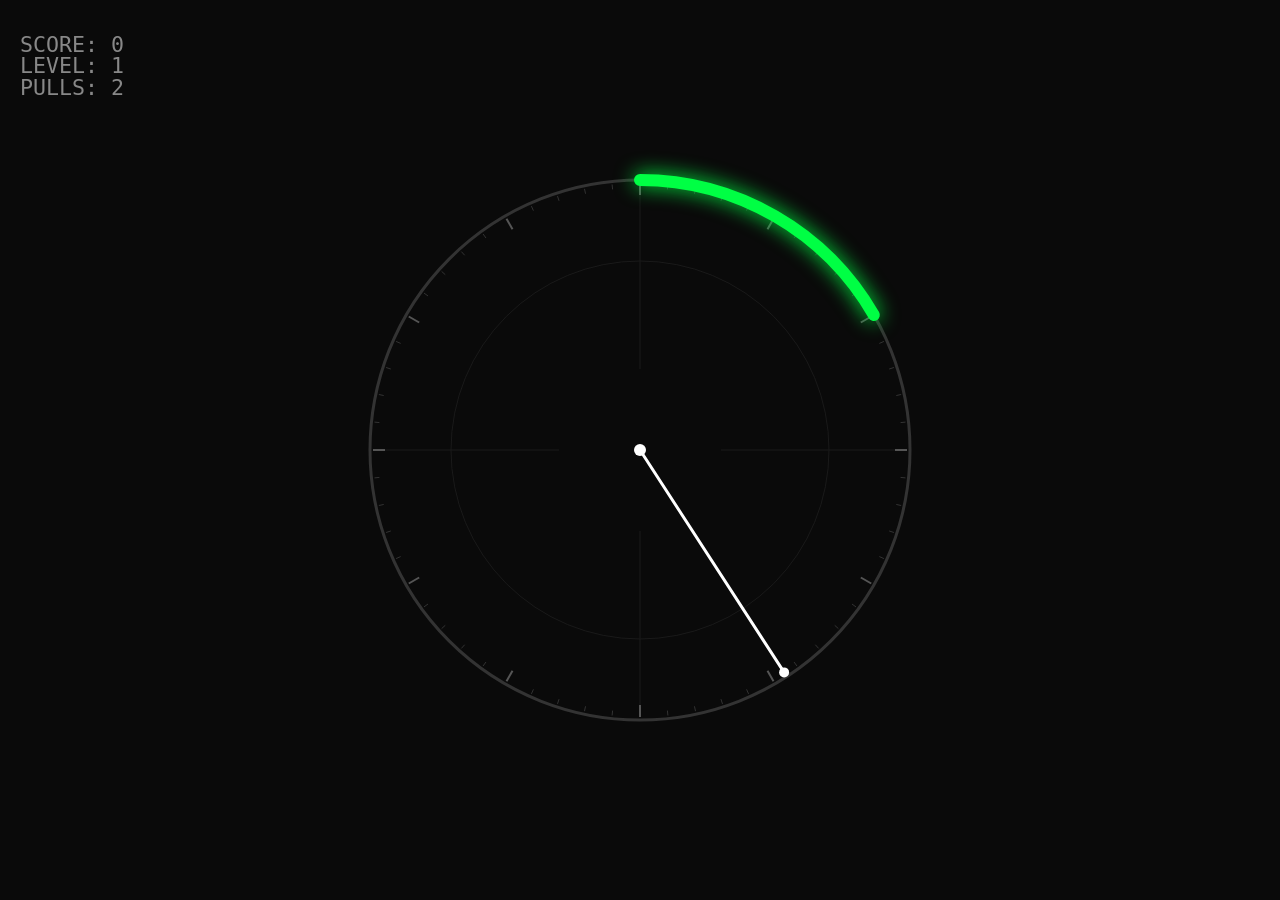
==== generator-game/index.html @ bff603b7 "feat: implement generator game single HTML file with logic, rendering, input, and game loop" ====
<!DOCTYPE html>
<html lang="en">
<head>
  <meta charset="UTF-8">
  <meta name="viewport" content="width=device-width, initial-scale=1.0, maximum-scale=1.0, user-scalable=no">
  <title>Generator Mini-Game</title>
  <style>
    * { margin: 0; padding: 0; box-sizing: border-box; }
    html, body {
      width: 100%; height: 100%;
      background: #0a0a0a;
      overflow: hidden;
      touch-action: none;
      -webkit-tap-highlight-color: transparent;
    }
    canvas {
      display: block;
      width: 100%; height: 100%;
    }
  </style>
</head>
<body>
  <canvas id="game"></canvas>
  <script>
    // ============================================================
    // GAME LOGIC — Pure functions, testable in Node.js
    // ============================================================

    const DEFAULT_STATE = {
      phase: 'idle',
      level: 1,
      score: 0,
      pullsNeeded: 0,
      pullsCompleted: 0,
      needleAngle: 0,
      needleSpeed: 2,
      zoneStart: 0,
      zoneWidth: Math.PI / 3,
      zoneOscillationSpeed: 0,
      zoneOscillationAmp: 0,
      zoneOscillationPhase: 0,
      particles: [],
      shakeAmount: 0,
      flashAlpha: 0,
    };

    function createInitialState() {
      return { ...DEFAULT_STATE };
    }

    function randomPullsNeeded() {
      return Math.random() < 0.5 ? 2 : 3;
    }

    function calculateDifficulty(level) {
      const speed = 2 + (level - 1) * 0.5;
      const zoneWidth = Math.max(Math.PI / 12, Math.PI / 3 - (level - 1) * (Math.PI / 3 - Math.PI / 12) / 10);
      const hasOscillation = level >= 3;
      const oscillationSpeed = hasOscillation ? 0.5 + (level - 3) * 0.3 : 0;
      const oscillationAmp = hasOscillation ? Math.min(Math.PI / 6, (level - 3) * (Math.PI / 12) / 5) : 0;
      return { speed, zoneWidth, oscillationSpeed, oscillationAmp, hasOscillation };
    }

    function updateNeedle(state, dt) {
      state.needleAngle += state.needleSpeed * dt;
      if (state.needleAngle >= Math.PI * 2) {
        state.needleAngle -= Math.PI * 2;
      }
      return state;
    }

    function updateZone(state, dt) {
      if (state.zoneOscillationSpeed > 0) {
        state.zoneOscillationPhase += state.zoneOscillationSpeed * dt;
        const baseZoneStart = Math.sin(state.zoneOscillationPhase) * state.zoneOscillationAmp;
        state.zoneStart = baseZoneStart;
      }
      return state;
    }

    function isNeedleInZone(needleAngle, zoneStart, zoneWidth) {
      const normalizedNeedle = ((needleAngle % (Math.PI * 2)) + Math.PI * 2) % (Math.PI * 2);
      const normalizedZone = ((zoneStart % (Math.PI * 2)) + Math.PI * 2) % (Math.PI * 2);
      const zoneEnd = (normalizedZone + zoneWidth) % (Math.PI * 2);

      if (zoneEnd > normalizedZone) {
        return normalizedNeedle >= normalizedZone && normalizedNeedle <= zoneEnd;
      } else {
        return normalizedNeedle >= normalizedZone || normalizedNeedle <= zoneEnd;
      }
    }

    function createSuccessParticles() {
      const particles = [];
      for (let i = 0; i < 30; i++) {
        const angle = (Math.PI * 2 * i) / 30 + (Math.random() - 0.5) * 0.3;
        const speed = 100 + Math.random() * 200;
        particles.push({
          x: 0, y: 0,
          vx: Math.cos(angle) * speed,
          vy: Math.sin(angle) * speed,
          life: 1,
          decay: 0.5 + Math.random() * 0.5,
          color: `hsl(${120 + Math.random() * 40}, 100%, ${50 + Math.random() * 30}%)`,
        });
      }
      return particles;
    }

    function updateParticles(state, dt) {
      state.particles = state.particles.filter(p => {
        p.x += p.vx * dt;
        p.y += p.vy * dt;
        p.life -= p.decay * dt;
        return p.life > 0;
      });
      return state;
    }

    function updateShake(state, dt) {
      if (state.shakeAmount > 0) {
        state.shakeAmount *= 0.9;
        if (state.shakeAmount < 0.5) state.shakeAmount = 0;
      }
      if (state.flashAlpha > 0) {
        state.flashAlpha -= dt * 2;
        if (state.flashAlpha < 0) state.flashAlpha = 0;
      }
      return state;
    }

    function pull(state) {
      if (state.phase !== 'spinning') return state;

      const inZone = isNeedleInZone(state.needleAngle, state.zoneStart, state.zoneWidth);

      if (inZone) {
        state.pullsCompleted++;
        if (state.pullsCompleted >= state.pullsNeeded) {
          state.score++;
          state.level++;
          const diff = calculateDifficulty(state.level);
          state.pullsNeeded = randomPullsNeeded();
          state.pullsCompleted = 0;
          state.needleSpeed = diff.speed;
          state.zoneWidth = diff.zoneWidth;
          state.zoneOscillationSpeed = diff.oscillationSpeed;
          state.zoneOscillationAmp = diff.oscillationAmp;
          state.phase = 'success';
          state.particles = createSuccessParticles();
        } else {
          state.phase = 'success';
          state.particles = createSuccessParticles();
        }
      } else {
        state.phase = 'failure';
        state.shakeAmount = 15;
        state.flashAlpha = 1;
      }
      return state;
    }

    function update(state, dt) {
      switch (state.phase) {
        case 'spinning':
          updateNeedle(state, dt);
          updateZone(state, dt);
          break;
        case 'success':
          updateParticles(state, dt);
          if (state.particles.length === 0) {
            const diff = calculateDifficulty(state.level);
            state.needleSpeed = diff.speed;
            state.zoneWidth = diff.zoneWidth;
            state.zoneOscillationSpeed = diff.oscillationSpeed;
            state.zoneOscillationAmp = diff.oscillationAmp;
            state.pullsNeeded = randomPullsNeeded();
            state.pullsCompleted = 0;
            state.phase = 'spinning';
          }
          break;
        case 'failure':
          updateShake(state, dt);
          break;
      }
      return state;
    }

    function resetGame() {
      const state = createInitialState();
      const diff = calculateDifficulty(state.level);
      state.needleSpeed = diff.speed;
      state.zoneWidth = diff.zoneWidth;
      state.zoneOscillationSpeed = diff.oscillationSpeed;
      state.zoneOscillationAmp = diff.oscillationAmp;
      state.pullsNeeded = randomPullsNeeded();
      state.pullsCompleted = 0;
      state.phase = 'spinning';
      return state;
    }

    // ============================================================
    // RENDERER — Canvas drawing, browser only
    // ============================================================

    const canvas = document.getElementById('game');
    const ctx = canvas.getContext('2d');
    let dpr = window.devicePixelRatio || 1;
    let centerX, centerY, radius;

    function resize() {
      dpr = window.devicePixelRatio || 1;
      canvas.width = window.innerWidth * dpr;
      canvas.height = window.innerHeight * dpr;
      canvas.style.width = window.innerWidth + 'px';
      canvas.style.height = window.innerHeight + 'px';
      centerX = canvas.width / 2;
      centerY = canvas.height / 2;
      radius = Math.min(centerX, centerY) * 0.6;
    }

    window.addEventListener('resize', resize);
    resize();

    function drawDial(cx, cy, r) {
      // Outer ring
      ctx.beginPath();
      ctx.arc(cx, cy, r, 0, Math.PI * 2);
      ctx.strokeStyle = '#333';
      ctx.lineWidth = 3 * dpr;
      ctx.stroke();

      // Inner decorative ring
      ctx.beginPath();
      ctx.arc(cx, cy, r * 0.7, 0, Math.PI * 2);
      ctx.strokeStyle = '#1a1a1a';
      ctx.lineWidth = 1 * dpr;
      ctx.stroke();

      // Cross lines
      for (let i = 0; i < 4; i++) {
        const angle = (Math.PI / 2) * i;
        ctx.beginPath();
        ctx.moveTo(cx + Math.cos(angle) * r * 0.3, cy + Math.sin(angle) * r * 0.3);
        ctx.lineTo(cx + Math.cos(angle) * r * 0.95, cy + Math.sin(angle) * r * 0.95);
        ctx.strokeStyle = '#1a1a1a';
        ctx.lineWidth = 1 * dpr;
        ctx.stroke();
      }

      // Tick marks
      for (let i = 0; i < 60; i++) {
        const angle = (Math.PI * 2 * i) / 60 - Math.PI / 2;
        const isMajor = i % 5 === 0;
        const innerR = isMajor ? r - 15 * dpr : r - 8 * dpr;
        ctx.beginPath();
        ctx.moveTo(cx + Math.cos(angle) * innerR, cy + Math.sin(angle) * innerR);
        ctx.lineTo(cx + Math.cos(angle) * (r - 3 * dpr), cy + Math.sin(angle) * (r - 3 * dpr));
        ctx.strokeStyle = isMajor ? '#555' : '#333';
        ctx.lineWidth = (isMajor ? 2 : 1) * dpr;
        ctx.stroke();
      }
    }

    function drawZone(cx, cy, r, zoneStart, zoneWidth) {
      const startAngle = zoneStart - Math.PI / 2;
      const endAngle = startAngle + zoneWidth;

      ctx.beginPath();
      ctx.arc(cx, cy, r, startAngle, endAngle);
      ctx.strokeStyle = '#00ff44';
      ctx.lineWidth = 12 * dpr;
      ctx.lineCap = 'round';
      ctx.shadowColor = '#00ff44';
      ctx.shadowBlur = 20 * dpr;
      ctx.stroke();
      ctx.shadowBlur = 0;
    }

    function drawNeedle(cx, cy, r, angle, zoneStart, zoneWidth) {
      const needleAngle = angle - Math.PI / 2;
      const tipX = cx + Math.cos(needleAngle) * (r - 5 * dpr);
      const tipY = cy + Math.sin(needleAngle) * (r - 5 * dpr);

      const inZone = isNeedleInZone(angle, zoneStart, zoneWidth);
      const needleColor = inZone ? '#00ff44' : '#ffffff';
      const glowColor = inZone ? '#00ff44' : 'transparent';

      // Needle line
      ctx.beginPath();
      ctx.moveTo(cx, cy);
      ctx.lineTo(tipX, tipY);
      ctx.strokeStyle = needleColor;
      ctx.lineWidth = 3 * dpr;
      ctx.lineCap = 'round';
      ctx.shadowColor = glowColor;
      ctx.shadowBlur = inZone ? 15 * dpr : 0;
      ctx.stroke();
      ctx.shadowBlur = 0;

      // Center dot
      ctx.beginPath();
      ctx.arc(cx, cy, 6 * dpr, 0, Math.PI * 2);
      ctx.fillStyle = needleColor;
      ctx.fill();

      // Tip dot
      ctx.beginPath();
      ctx.arc(tipX, tipY, 5 * dpr, 0, Math.PI * 2);
      ctx.fillStyle = needleColor;
      ctx.fill();
    }

    function drawParticles(cx, cy, particles) {
      for (const p of particles) {
        const px = cx + p.x;
        const py = cy + p.y;
        ctx.beginPath();
        ctx.arc(px, py, 4 * dpr * p.life, 0, Math.PI * 2);
        ctx.fillStyle = p.color;
        ctx.globalAlpha = p.life;
        ctx.fill();
        ctx.globalAlpha = 1;
      }
    }

    function drawHUD(state) {
      const fontSize = Math.max(16, radius * 0.08);
      ctx.font = `${fontSize}px monospace`;
      ctx.fillStyle = '#888';
      ctx.textAlign = 'left';

      ctx.fillText(`SCORE: ${state.score}`, 20 * dpr, 30 * dpr + fontSize);
      ctx.fillText(`LEVEL: ${state.level}`, 20 * dpr, 30 * dpr + fontSize * 2);

      const pullsRemaining = state.pullsNeeded - state.pullsCompleted;
      ctx.fillText(`PULLS: ${pullsRemaining}`, 20 * dpr, 30 * dpr + fontSize * 3);
    }

    function drawGameOver(state) {
      // Dark overlay
      ctx.fillStyle = 'rgba(0, 0, 0, 0.8)';
      ctx.fillRect(0, 0, canvas.width, canvas.height);

      const fontSize = Math.max(24, radius * 0.12);
      ctx.font = `bold ${fontSize}px monospace`;
      ctx.fillStyle = '#ff4444';
      ctx.textAlign = 'center';
      ctx.fillText('GAME OVER', centerX, centerY - fontSize * 2);

      ctx.font = `${fontSize * 0.7}px monospace`;
      ctx.fillStyle = '#ffffff';
      ctx.fillText(`Score: ${state.score}`, centerX, centerY + fontSize * 0.5);
      ctx.fillText(`Level: ${state.level}`, centerX, centerY + fontSize * 1.3);

      ctx.font = `${fontSize * 0.5}px monospace`;
      ctx.fillStyle = '#888';
      ctx.fillText('Tap or press Space to restart', centerX, centerY + fontSize * 2.5);
    }

    function render(state) {
      ctx.clearRect(0, 0, canvas.width, canvas.height);

      // Apply shake
      let offsetX = 0, offsetY = 0;
      if (state.shakeAmount > 0) {
        offsetX = (Math.random() - 0.5) * state.shakeAmount * dpr;
        offsetY = (Math.random() - 0.5) * state.shakeAmount * dpr;
      }
      ctx.save();
      ctx.translate(offsetX, offsetY);

      // Draw dial
      drawDial(centerX, centerY, radius);

      // Draw zone
      drawZone(centerX, centerY, radius, state.zoneStart, state.zoneWidth);

      // Draw needle
      drawNeedle(centerX, centerY, radius, state.needleAngle, state.zoneStart, state.zoneWidth);

      // Draw particles
      if (state.particles.length > 0) {
        drawParticles(centerX, centerY, state.particles);
      }

      // Draw HUD
      drawHUD(state);

      ctx.restore();

      // Red flash on failure
      if (state.flashAlpha > 0) {
        ctx.fillStyle = `rgba(255, 0, 0, ${state.flashAlpha * 0.3})`;
        ctx.fillRect(0, 0, canvas.width, canvas.height);
      }

      // Game over screen
      if (state.phase === 'failure') {
        drawGameOver(state);
      }
    }

    // ============================================================
    // INPUT HANDLING
    // ============================================================

    function handleInput() {
      if (gameState.phase === 'failure') {
        gameState = resetGame();
        return;
      }
      gameState = pull(gameState);
    }

    // Keyboard
    document.addEventListener('keydown', (e) => {
      if (e.code === 'Space') {
        e.preventDefault();
        handleInput();
      }
    });

    // Touch / Click
    canvas.addEventListener('touchstart', (e) => {
      e.preventDefault();
      handleInput();
    }, { passive: false });

    canvas.addEventListener('mousedown', (e) => {
      e.preventDefault();
      handleInput();
    });

    // ============================================================
    // GAME LOOP
    // ============================================================

    let gameState = resetGame();
    let lastTime = 0;

    function gameLoop(timestamp) {
      if (!lastTime) lastTime = timestamp;
      const dt = Math.min((timestamp - lastTime) / 1000, 0.1); // Cap at 100ms
      lastTime = timestamp;

      gameState = update(gameState, dt);
      render(gameState);

      requestAnimationFrame(gameLoop);
    }

    requestAnimationFrame(gameLoop);
  </script>
</body>
</html>
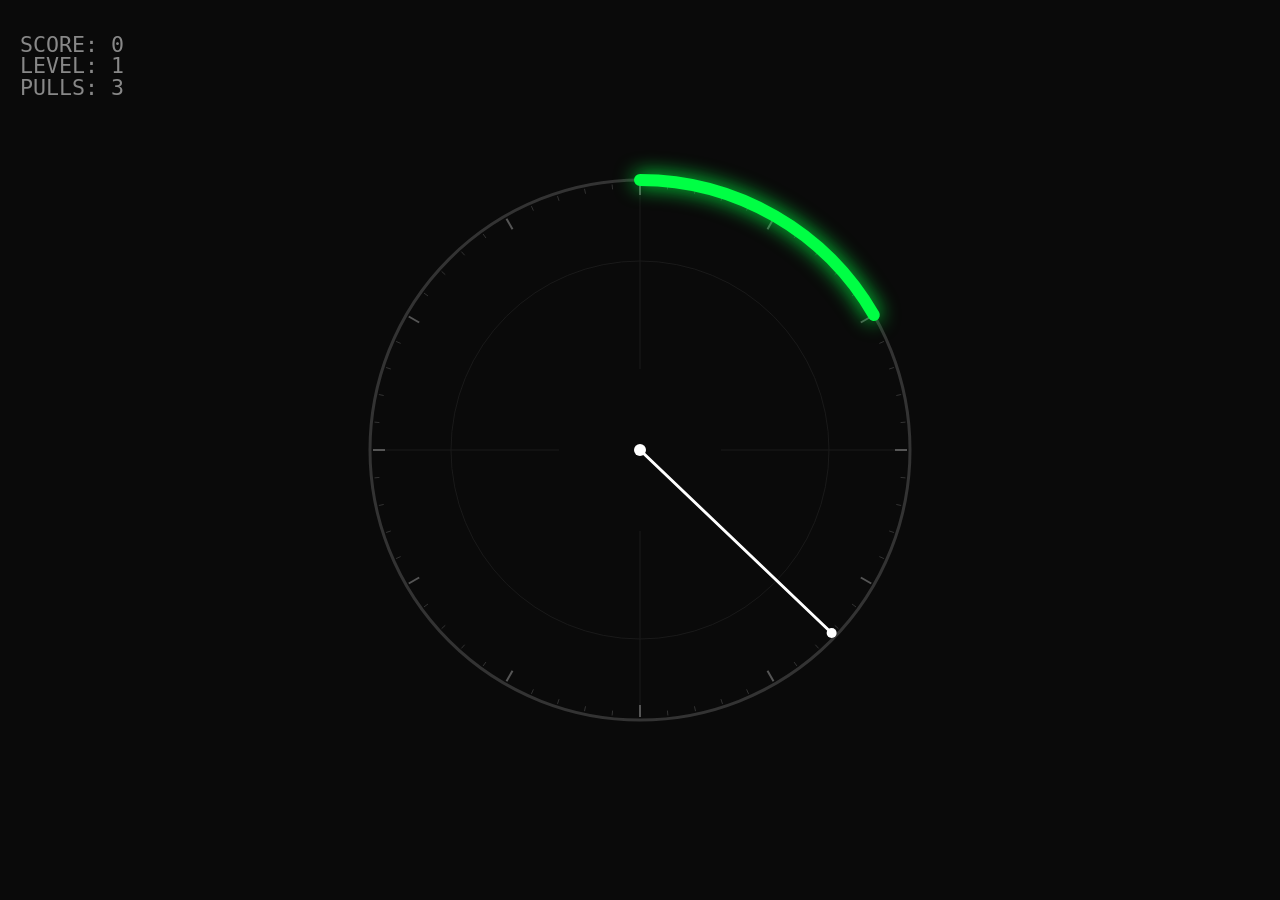
==== commit 22c9bc20: "test: add unit tests for game logic with 142 passing tests" ====
--- a/generator-game/index.html
+++ b/generator-game/index.html
@@ -54,7 +54,7 @@
 
     function calculateDifficulty(level) {
       const speed = 2 + (level - 1) * 0.5;
-      const zoneWidth = Math.max(Math.PI / 12, Math.PI / 3 - (level - 1) * (Math.PI / 3 - Math.PI / 12) / 10);
+      const zoneWidth = Math.max(Math.PI / 12, Math.PI / 3 - (level - 1) * (Math.PI / 3 - Math.PI / 12) / 9);
       const hasOscillation = level >= 3;
       const oscillationSpeed = hasOscillation ? 0.5 + (level - 3) * 0.3 : 0;
       const oscillationAmp = hasOscillation ? Math.min(Math.PI / 6, (level - 3) * (Math.PI / 12) / 5) : 0;
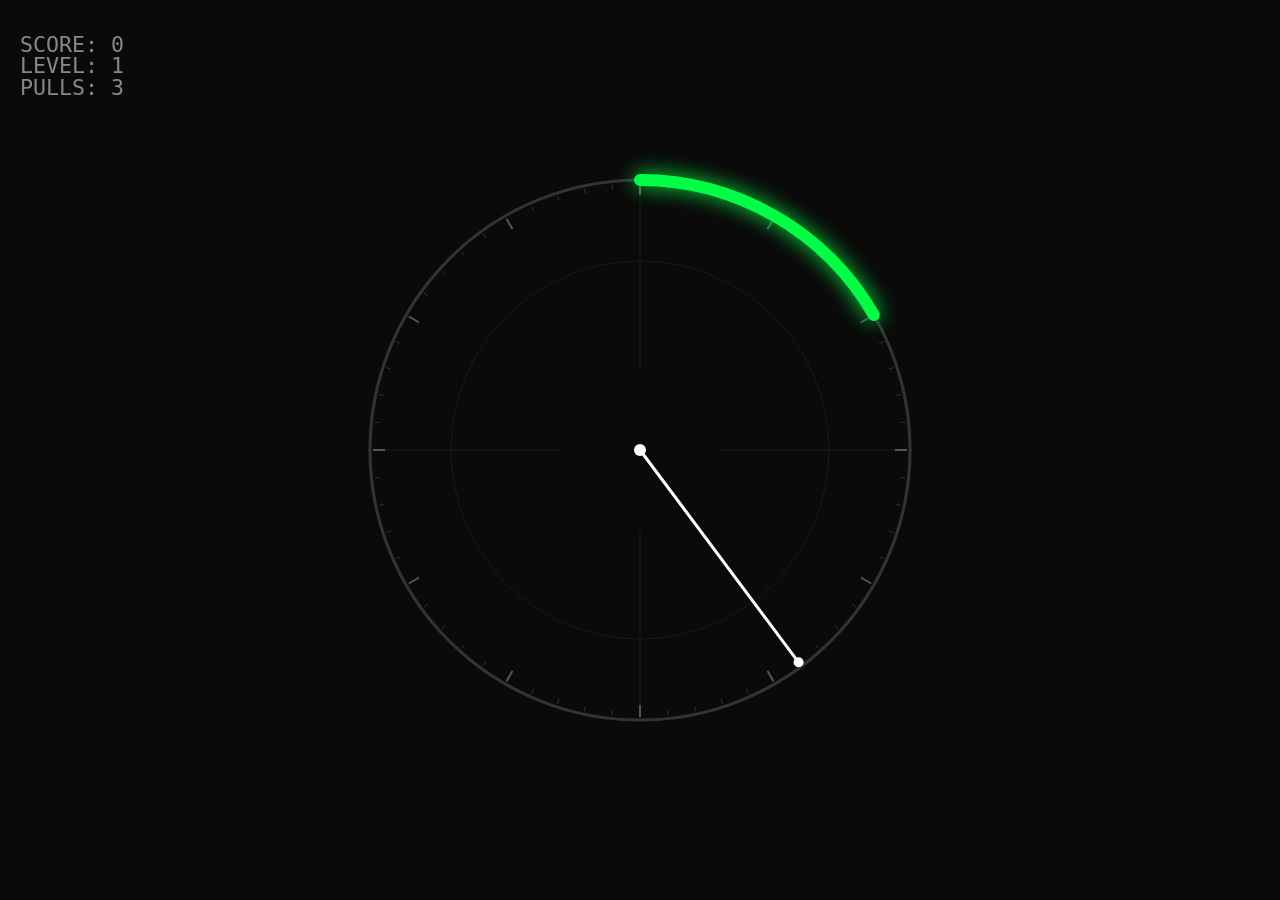
==== commit 4e22aa8a: "fix: prevent touch/mouse double-fire on touch devices" ====
--- a/generator-game/index.html
+++ b/generator-game/index.html
@@ -405,6 +405,8 @@
     // INPUT HANDLING
     // ============================================================
 
+    let touchActive = false;
+
     function handleInput() {
       if (gameState.phase === 'failure') {
         gameState = resetGame();
@@ -424,12 +426,18 @@
     // Touch / Click
     canvas.addEventListener('touchstart', (e) => {
       e.preventDefault();
+      touchActive = true;
       handleInput();
     }, { passive: false });
 
     canvas.addEventListener('mousedown', (e) => {
+      if (touchActive) return; // Prevent double-fire on touch devices
       e.preventDefault();
       handleInput();
+    });
+
+    canvas.addEventListener('touchend', () => {
+      touchActive = false;
     });
 
     // ============================================================
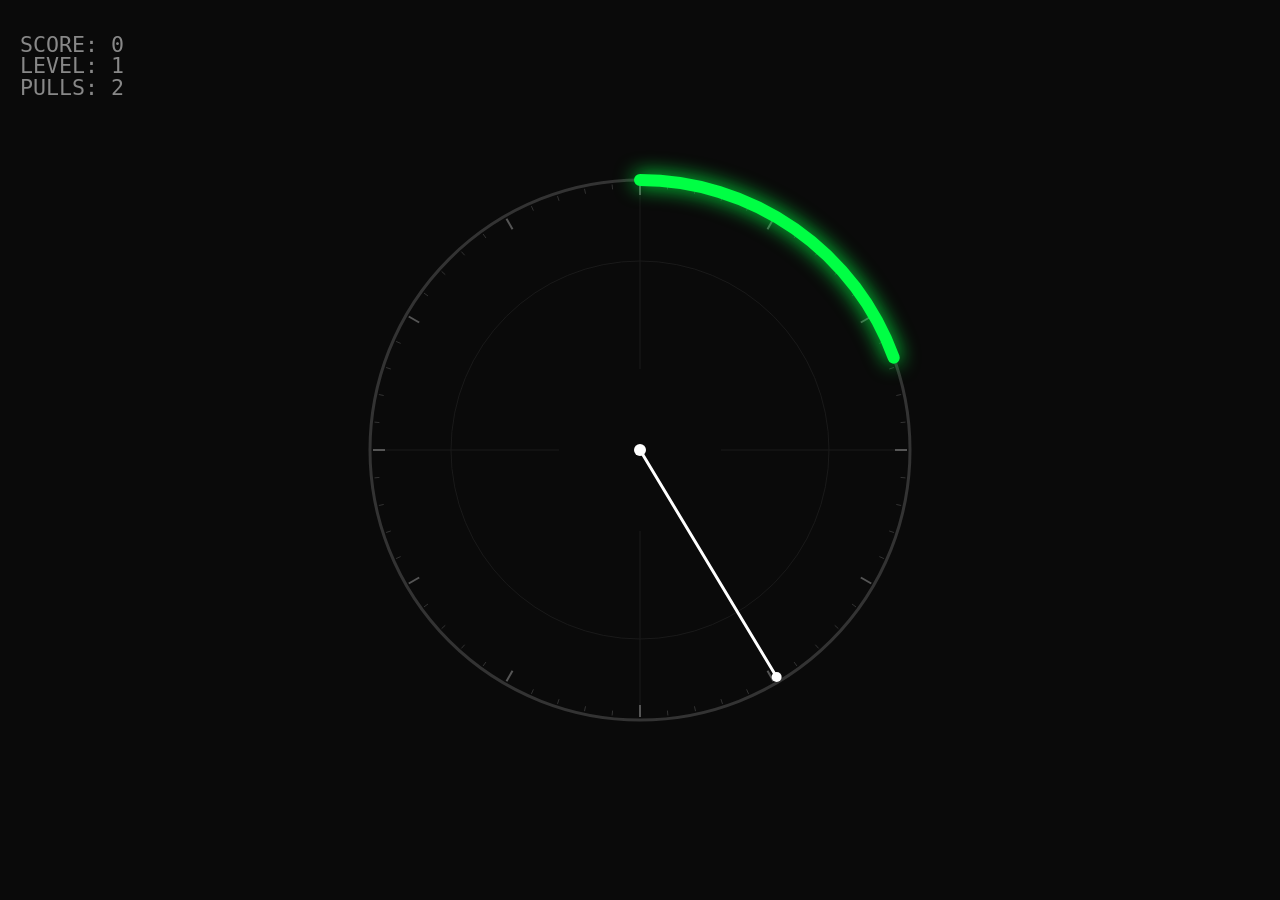
==== commit 4cc9e1ac: "fix: zone shrinks faster, pulls increase with level, visual zone wider than hit zone" ====
--- a/generator-game/index.html
+++ b/generator-game/index.html
@@ -48,13 +48,13 @@
       return { ...DEFAULT_STATE };
     }
 
-    function randomPullsNeeded() {
-      return Math.random() < 0.5 ? 2 : 3;
+    function calculatePullsNeeded(level) {
+      return Math.min(5, 2 + Math.floor((level - 1) / 2));
     }
 
     function calculateDifficulty(level) {
       const speed = 2 + (level - 1) * 0.5;
-      const zoneWidth = Math.max(Math.PI / 12, Math.PI / 3 - (level - 1) * (Math.PI / 3 - Math.PI / 12) / 9);
+      const zoneWidth = Math.max(Math.PI / 12, Math.PI / 3 - (level - 1) * (Math.PI / 3 - Math.PI / 12) / 4);
       const hasOscillation = level >= 3;
       const oscillationSpeed = hasOscillation ? 0.5 + (level - 3) * 0.3 : 0;
       const oscillationAmp = hasOscillation ? Math.min(Math.PI / 6, (level - 3) * (Math.PI / 12) / 5) : 0;
@@ -140,7 +140,7 @@
           state.score++;
           state.level++;
           const diff = calculateDifficulty(state.level);
-          state.pullsNeeded = randomPullsNeeded();
+          state.pullsNeeded = calculatePullsNeeded(state.level);
           state.pullsCompleted = 0;
           state.needleSpeed = diff.speed;
           state.zoneWidth = diff.zoneWidth;
@@ -174,7 +174,7 @@
             state.zoneWidth = diff.zoneWidth;
             state.zoneOscillationSpeed = diff.oscillationSpeed;
             state.zoneOscillationAmp = diff.oscillationAmp;
-            state.pullsNeeded = randomPullsNeeded();
+            state.pullsNeeded = calculatePullsNeeded(state.level);
             state.pullsCompleted = 0;
             state.phase = 'spinning';
           }
@@ -193,7 +193,7 @@
       state.zoneWidth = diff.zoneWidth;
       state.zoneOscillationSpeed = diff.oscillationSpeed;
       state.zoneOscillationAmp = diff.oscillationAmp;
-      state.pullsNeeded = randomPullsNeeded();
+      state.pullsNeeded = calculatePullsNeeded(state.level);
       state.pullsCompleted = 0;
       state.phase = 'spinning';
       return state;
@@ -265,9 +265,11 @@
     function drawZone(cx, cy, r, zoneStart, zoneWidth) {
       const startAngle = zoneStart - Math.PI / 2;
       const endAngle = startAngle + zoneWidth;
-
-      ctx.beginPath();
-      ctx.arc(cx, cy, r, startAngle, endAngle);
+      const visualWidth = Math.min(Math.PI / 2, zoneWidth + Math.PI / 18);
+      const visualEndAngle = startAngle + visualWidth;
+
+      ctx.beginPath();
+      ctx.arc(cx, cy, r, startAngle, visualEndAngle);
       ctx.strokeStyle = '#00ff44';
       ctx.lineWidth = 12 * dpr;
       ctx.lineCap = 'round';
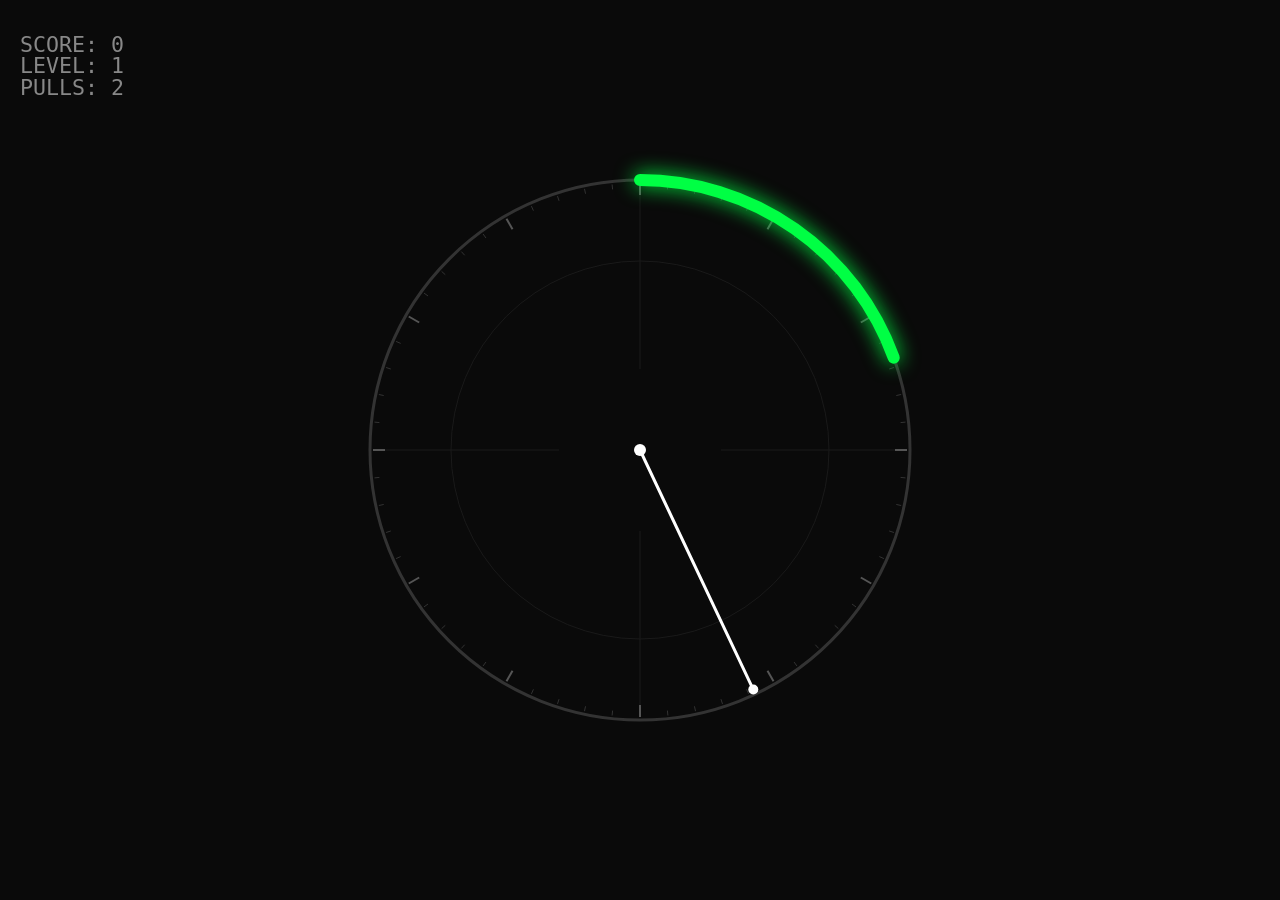
==== commit fc202b31: "fix: preserve pullsCompleted on success→spinning transition" ====
--- a/generator-game/index.html
+++ b/generator-game/index.html
@@ -175,7 +175,6 @@
             state.zoneOscillationSpeed = diff.oscillationSpeed;
             state.zoneOscillationAmp = diff.oscillationAmp;
             state.pullsNeeded = calculatePullsNeeded(state.level);
-            state.pullsCompleted = 0;
             state.phase = 'spinning';
           }
           break;
